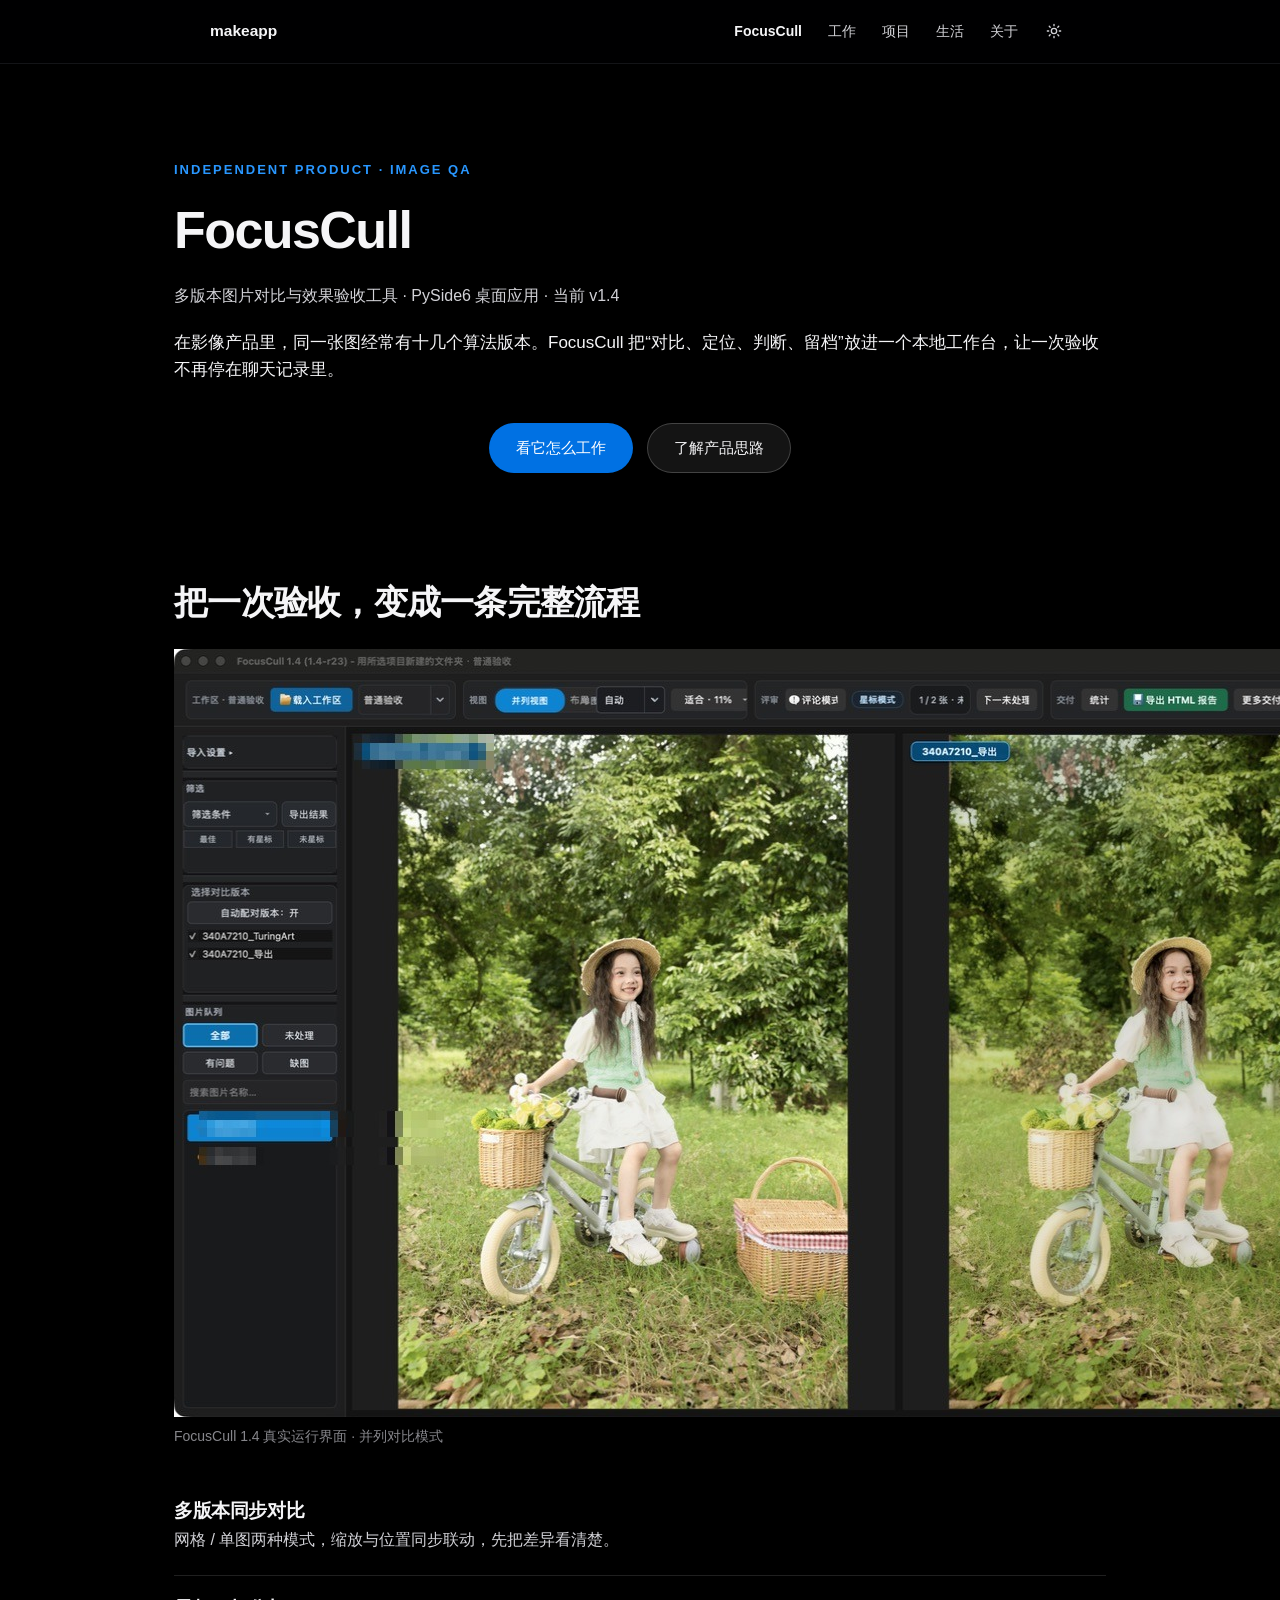
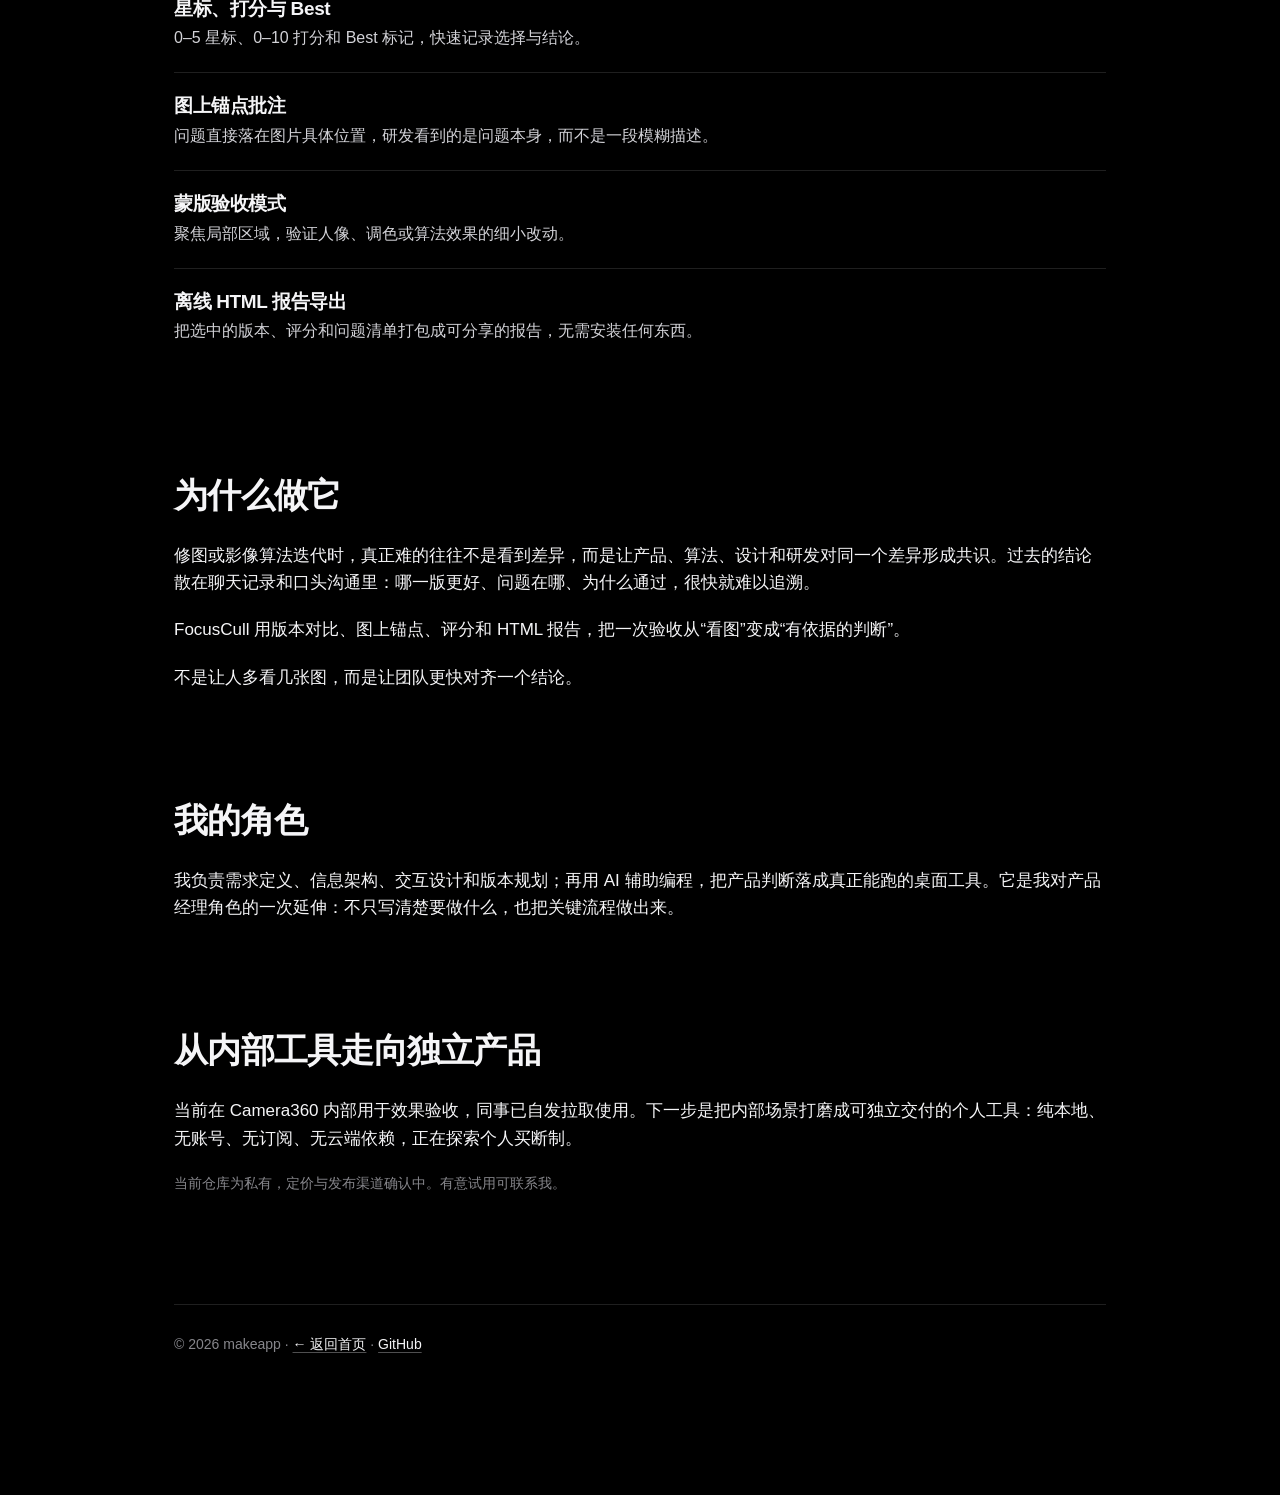
==== focuscull/index.html @ 904ab768 "v7 Apple 质感正式版：全宽 FocusCull 卡 + 动效层 + 孤字修复" ====
<!DOCTYPE html>
<html lang="zh-CN">
<head>
  <meta charset="UTF-8">
  <meta name="viewport" content="width=device-width, initial-scale=1.0">
  <meta name="description" content="FocusCull —— 面向影像效果验收的多版本图片对比工具，把对比、定位、判断与报告放进一个本地工作台。">
  <title>FocusCull · 把一次验收变成一条完整流程</title>
  <link rel="stylesheet" href="../site.css">
  <script src="../nav.js" defer></script>
</head>
<body>
  <main class="site">

    <section id="hero">
      <p class="kicker">INDEPENDENT PRODUCT · IMAGE QA</p>
      <h1>FocusCull</h1>
      <p class="meta">多版本图片对比与效果验收工具 · PySide6 桌面应用 · 当前 v1.4</p>
      <p class="intro">在影像产品里，同一张图经常有十几个算法版本。FocusCull 把“对比、定位、判断、留档”放进一个本地工作台，让一次验收不再停在聊天记录里。</p>

      <div class="contact-row">
        <a class="contact-btn contact-btn--dark" href="#features">看它怎么工作</a>
        <a class="contact-btn contact-btn--light" href="#story">了解产品思路</a>
      </div>
    </section>

    <section id="features">
      <h2>把一次验收，变成一条完整流程</h2>
      <img src="../focuscull/focuscull-real.jpg" alt="FocusCull 1.4 真实运行界面：左侧图片队列、中间并列版本对比、顶部评审与报告工具栏" class="shot">
      <p class="small" style="margin-bottom:30px;">FocusCull 1.4 真实运行界面 · 并列对比模式</p>
      <div class="rowitem">
        <h3>多版本同步对比</h3>
        <p>网格 / 单图两种模式，缩放与位置同步联动，先把差异看清楚。</p>
      </div>
      <div class="rowitem">
        <h3>星标、打分与 Best</h3>
        <p>0–5 星标、0–10 打分和 Best 标记，快速记录选择与结论。</p>
      </div>
      <div class="rowitem">
        <h3>图上锚点批注</h3>
        <p>问题直接落在图片具体位置，研发看到的是问题本身，而不是一段模糊描述。</p>
      </div>
      <div class="rowitem">
        <h3>蒙版验收模式</h3>
        <p>聚焦局部区域，验证人像、调色或算法效果的细小改动。</p>
      </div>
      <div class="rowitem">
        <h3>离线 HTML 报告导出</h3>
        <p>把选中的版本、评分和问题清单打包成可分享的报告，无需安装任何东西。</p>
      </div>
    </section>

    <section id="story">
      <h2>为什么做它</h2>
      <p>修图或影像算法迭代时，真正难的往往不是看到差异，而是让产品、算法、设计和研发对同一个差异形成共识。过去的结论散在聊天记录和口头沟通里：哪一版更好、问题在哪、为什么通过，很快就难以追溯。</p>
      <p>FocusCull 用版本对比、图上锚点、评分和 HTML 报告，把一次验收从“看图”变成“有依据的判断”。</p>
      <p class="quote">不是让人多看几张图，而是让团队更快对齐一个结论。</p>
      <h2>我的角色</h2>
      <p>我负责需求定义、信息架构、交互设计和版本规划；再用 AI 辅助编程，把产品判断落成真正能跑的桌面工具。它是我对产品经理角色的一次延伸：不只写清楚要做什么，也把关键流程做出来。</p>
      <h2>从内部工具走向独立产品</h2>
      <p>当前在 Camera360 内部用于效果验收，同事已自发拉取使用。下一步是把内部场景打磨成可独立交付的个人工具：纯本地、无账号、无订阅、无云端依赖，正在探索个人买断制。</p>
      <p class="small">当前仓库为私有，定价与发布渠道确认中。有意试用可联系我。</p>
    </section>

    <footer class="site-footer">
      <p class="small">© <span id="year">2026</span> makeapp · <a href="../">← 返回首页</a> · <a href="https://github.com/makeaplo" target="_blank" rel="noreferrer">GitHub</a></p>
    </footer>

  </main>
  <script>document.getElementById('year').textContent = new Date().getFullYear();</script>
</body>
</html>
---- site.css ----
/* 个人网站 v7 · Apple 质感（深黑画布 #000 + 蓝→紫→粉多彩渐变）
 * 风格参考：apple.com.cn 产品页 —— 超大排版 / 渐变标题 / 玻璃卡片 / 大圆角 / 沉浸光晕
 * 改风格 = 只改 :root 变量 + 少量圆角/字号
 */
:root {
  --bg: #000000;
  --bg-soft: #08080a;
  --text: #f5f5f7;
  --muted: #d2d2d7;
  --light: #86868b;
  --fill: rgba(255, 255, 255, .055);
  --fill-strong: rgba(255, 255, 255, .09);
  --link: var(--text);
  --link-underline: rgba(245, 245, 247, .32);
  --link-underline-hover: var(--text);
  --code-bg: #0c0c0e;
  --invert-bg: #0071e3;            /* Apple 蓝按钮 */
  --invert-text: #ffffff;
  --accent: #2997ff;               /* Apple 链接蓝 */
  --accent-2: #bf5af2;             /* 紫 */
  --accent-3: #ff6482;             /* 粉 */
  --hairline: rgba(255, 255, 255, .12);
  --max: 980px;                    /* Apple 容器更宽，排版更舒展 */
  --sans: "SF Pro Display", "Inter", ui-sans-serif, -apple-system, BlinkMacSystemFont, "PingFang SC", "Microsoft YaHei", sans-serif;
  color-scheme: dark;
}
:root[data-theme="light"] {
  --bg: #ffffff;
  --bg-soft: #fafafa;
  --text: #1d1d1f;
  --muted: #424245;
  --light: #86868b;
  --fill: rgba(0, 0, 0, .045);
  --fill-strong: rgba(0, 0, 0, .08);
  --link: var(--text);
  --link-underline: rgba(29, 29, 31, .3);
  --link-underline-hover: var(--text);
  --code-bg: #f5f5f7;
  --invert-bg: #0071e3;
  --invert-text: #ffffff;
  --accent: #0066cc;
  --accent-2: #af52de;
  --accent-3: #ff375f;
  --hairline: rgba(0, 0, 0, .12);
  color-scheme: light;
}
* { box-sizing: border-box; }
html { scroll-behavior: smooth; scroll-padding-top: 88px; }
body {
  margin: 0; color: var(--text); background: var(--bg);
  font-family: var(--sans); font-size: 17px; line-height: 1.6;
  -webkit-font-smoothing: antialiased; text-rendering: optimizeLegibility;
  transition: background-color 180ms ease, color 180ms ease;
}
.site { max-width: var(--max); margin: 0 auto; padding: 96px 24px 120px; }

/* ---- Hero：Apple 式超大标题 + 渐变 + 沉浸光晕 ---- */
.hero {
  position: relative;
  padding: 96px 0 52px;
  text-align: center;              /* Apple 居中排版 */
  perspective: 900px;              /* 3D 视差景深（h1 tilt 前提） */
  /* 滚动淡出由 effects.js 直接写 inline opacity/transform */
}
.hero::before {
  content: ""; position: absolute; inset: -60px -80px 0;
  background:
    radial-gradient(700px 340px at 22% 10%, rgba(41,151,255,.22), transparent 65%),
    radial-gradient(620px 300px at 78% 22%, rgba(191,90,242,.18), transparent 60%),
    radial-gradient(500px 260px at 50% 45%, rgba(255,100,130,.10), transparent 60%);
  animation: heroGlow 9s ease-in-out infinite alternate;  /* 光晕呼吸 */
  pointer-events: none;
  z-index: -1;
}
@keyframes heroGlow {
  0%   { opacity: .85; transform: scale(1); }
  100% { opacity: 1.15; transform: scale(1.06); }
}
.hero::after {
  content: ""; position: absolute; left: 50%; top: -40px;
  transform: translateX(-50%);
  width: 420px; height: 240px;
  background: radial-gradient(closest-side, rgba(41,151,255,.14), transparent);
  filter: blur(30px);
  animation: heroPulse 5s ease-in-out infinite alternate;
  pointer-events: none; z-index: -2;
}
@keyframes heroPulse {
  0%   { opacity: .7; }
  100% { opacity: 1.2; }
}
.hero-grid {
  position: absolute; inset: 0; z-index: -3; pointer-events: none;
  background-image:
    linear-gradient(rgba(245,245,247,.04) 1px, transparent 1px),
    linear-gradient(90deg, rgba(245,245,247,.04) 1px, transparent 1px);
  background-size: 72px 72px;
  mask-image: radial-gradient(800px 400px at 50% 20%, #000 30%, transparent 75%);
  -webkit-mask-image: radial-gradient(800px 400px at 50% 20%, #000 30%, transparent 75%);
}
.hero h1 {
  font-size: clamp(44px, 7.5vw, 88px);
  line-height: 1.03;
  letter-spacing: -0.03em;
  font-weight: 700;
  margin-bottom: 26px;
  transform-style: preserve-3d;
  will-change: transform;
}
.hero h1 .accent {
  background: linear-gradient(105deg, #2997ff 0%, #bf5af2 30%, #ff6482 50%, #bf5af2 70%, #2997ff 100%);
  background-size: 220% auto;
  -webkit-background-clip: text; background-clip: text;
  -webkit-text-fill-color: transparent; color: transparent;
  animation: gradientFlow 7s ease-in-out infinite;   /* 渐变流光 */
}
@keyframes gradientFlow {
  0%   { background-position: 0% center; }
  50%  { background-position: 100% center; }
  100% { background-position: 0% center; }
}
/* 3D 视差（由 effects.js 写 --rx/--ry 变量） */
.hero h1[data-tilt] {
  transform: rotateX(var(--rx, 0deg)) rotateY(var(--ry, 0deg));
  transition: transform 120ms linear;
}
.hero .meta {
  font-size: 16px; letter-spacing: 0.02em; color: var(--light);
  margin-bottom: 30px;
}
.hero .intro {
  font-size: 21px; max-width: 660px; margin: 0 auto;
  color: var(--muted); line-height: 1.65;
}
.hero .intro strong { color: var(--text); }
@media (prefers-reduced-motion: reduce) {
  .hero h1[data-tilt] { transform: none !important; }
  .hero h1 .accent { animation: none; background: linear-gradient(105deg, #2997ff, #bf5af2); }
  .hero::before, .hero::after { animation: none; }
}

/* ---- 数据条：大数字 + 渐变 ---- */
.statbar {
  display: grid; grid-template-columns: repeat(4, 1fr); gap: 14px;
  margin: 56px 0 12px;
}
.stat {
  background: var(--fill);
  border: 1px solid var(--hairline);
  border-radius: 20px;              /* Apple 大圆角 */
  padding: 28px 24px;
  text-align: center;
  transition: transform 200ms ease, background-color 200ms ease, border-color 200ms ease;
}
.stat:hover { transform: translateY(-3px); background: var(--fill-strong); border-color: rgba(41,151,255,.3); }
.stat b {
  display: block; font-size: 40px; font-weight: 700; letter-spacing: -0.03em; line-height: 1.05;
  background: linear-gradient(105deg, #2997ff 0%, #bf5af2 60%, #ff6482 100%);
  -webkit-background-clip: text; background-clip: text;
  -webkit-text-fill-color: transparent; color: transparent;
}
.stat span { font-size: 13px; color: var(--light); }
@media (max-width: 640px) { .statbar { grid-template-columns: repeat(2, 1fr); } .stat b { font-size: 30px; } }

/* ---- Bento 网格：Apple 大圆角卡片墙 ---- */
.bento {
  display: grid; grid-template-columns: repeat(6, 1fr); gap: 18px;
  margin: 12px 0 10px;
}
.bento .card { margin: 0; }
.bento .card--wide { grid-column: span 6; }
.bento .card--tall { grid-row: span 2; }
.bento .card--half { grid-column: span 3; }
.bento .card--third { grid-column: span 2; }
@media (max-width: 860px) {
  .bento { grid-template-columns: repeat(2, 1fr); }
  .bento .card--wide, .bento .card--half, .bento .card--third { grid-column: span 2; }
}
@media (max-width: 560px) { .bento { grid-template-columns: 1fr; } }
.card {
  position: relative; display: flex; flex-direction: column; gap: 10px;
  padding: 30px 28px; border-radius: 24px; text-decoration: none;
  color: var(--text);
  background: var(--fill);
  border: 1px solid var(--hairline);
  backdrop-filter: blur(20px);      /* 玻璃拟态 */
  -webkit-backdrop-filter: blur(20px);
  transform-style: preserve-3d;     /* 3D 倾斜 */
  transition: transform 240ms cubic-bezier(.2,.7,.3,1.2), background-color 200ms ease, border-color 200ms ease, box-shadow 240ms ease;
}
/* 追光：鼠标位置的光晕（JS 写 --mx/--my） */
.card::before {
  content: ""; position: absolute; inset: 0; border-radius: inherit;
  background: radial-gradient(420px circle at var(--mx, 50%) var(--my, 50%), rgba(41,151,255,.14), transparent 55%);
  opacity: 0; transition: opacity 300ms ease; pointer-events: none; z-index: 0;
}
.card:hover::before { opacity: 1; }
.card > * { position: relative; z-index: 1; }   /* 内容浮在追光之上 */
.card:hover {
  background: var(--fill-strong);
  transform: translateY(-4px) rotateX(var(--rx, 0deg)) rotateY(var(--ry, 0deg));
  border-color: rgba(41,151,255,.35);
  box-shadow: 0 18px 50px rgba(0,0,0,.45), 0 0 0 1px rgba(41,151,255,.08), 0 0 40px rgba(41,151,255,.10);
  color: var(--text);
}
.card .no {
  font-size: 12px; letter-spacing: 1.8px; font-weight: 600; text-transform: uppercase;
  background: linear-gradient(105deg, #2997ff, #bf5af2);
  -webkit-background-clip: text; background-clip: text;
  -webkit-text-fill-color: transparent; color: transparent;
}
.card .t { font-size: 22px; font-weight: 700; letter-spacing: -0.015em; }
.card .d { font-size: 15px; color: var(--muted); line-height: 1.65; margin: 0; }
.card .aud { font-size: 12.5px; color: var(--light); margin-top: 6px; }
.card .go {
  display: inline-flex; align-items: center; gap: 4px; font-size: 14px; font-weight: 500;
  color: var(--accent); text-decoration: none; margin-top: auto; padding-top: 10px;
  transition: gap 140ms ease;
}
.card:hover .go { gap: 8px; }
.card .go a { color: var(--accent); text-decoration: none; }
.card .go a:hover { text-decoration: underline; text-underline-offset: 3px; }
/* 卡片内的迷你示意图（FocusCull 大卡） */
.card-media {
  margin: 12px -6px 2px; border-radius: 16px; overflow: hidden;
  border: 1px solid var(--hairline);
}
.card-media img { display: block; width: 100%; height: auto; }

/* 行式列表 */
.rowitem { padding: 22px 0; border-bottom: 1px solid var(--hairline); }
.rowitem:last-child { border-bottom: none; }
.rowitem h3 { margin: 0 0 6px; display: flex; align-items: center; gap: 8px; }
.rowitem p { margin: 0; color: var(--muted); font-size: 16px; }

/* ---- 排版基线 ---- */
h1, h2, h3, h4 { margin: 0; line-height: 1.12; font-weight: 700; letter-spacing: -0.02em; }
h1 { margin-bottom: 24px; font-size: 52px; letter-spacing: -0.03em; }
h2 {
  margin-top: 110px; margin-bottom: 28px;
  font-size: 34px; letter-spacing: -0.022em;
}
/* h2 内的 badge（如 PATH）用 flex 保证不孤立换行 */
h2 .cl-badge {
  white-space: nowrap; flex-shrink: 0; display: inline-block;
}
h2 {
  display: flex; align-items: center; flex-wrap: wrap; gap: 10px 14px;
}
h3 { margin-top: 32px; margin-bottom: 10px; font-size: 19px; }
p { margin: 0 0 20px; }
/* 中文排版兜底：避免行首悬挂标点、避免单词/数字被拆断 */
p, .d, .cl-notes li, .meta, .intro, .cl-summary-note {
  text-wrap: pretty;               /* 防最后一行孤字 */
  overflow-wrap: break-word;
}
p, .d, .cl-notes li, .meta, .intro, .cl-summary-note::first-letter {
  hanging-punctuation: first;      /* 标点悬挂（支持则启用，不支持无害） */
}
ul, ol { margin: 0 0 22px 1.4em; padding: 0; }
li { margin: 8px 0; padding-left: 2px; }
a {
  color: var(--link); text-decoration-line: underline; text-decoration-thickness: 1px;
  text-underline-offset: 3px; text-decoration-color: var(--link-underline);
  transition: text-decoration-color 140ms ease;
}
a:hover { text-decoration-color: var(--link-underline-hover); }
.meta { color: var(--muted); font-size: 16px; }
.small { color: var(--light); font-size: 14px; }
.kicker {
  color: var(--accent); font-size: 13px; font-weight: 600;
  letter-spacing: 2px; margin: 0 0 20px; text-transform: uppercase;
}

/* ---- 联系按钮：Apple 胶囊按钮 ---- */
.contact-row { display: flex; gap: 14px; flex-wrap: wrap; align-items: center; justify-content: center; margin: 40px 0 12px; }
.contact-btn {
  display: inline-flex; align-items: center; gap: 8px; padding: 12px 26px;
  border: 1px solid transparent; border-radius: 980px;   /* 胶囊 */
  font-size: 15px; font-weight: 500; text-decoration: none; cursor: pointer;
  transition: transform 160ms ease, background-color 160ms ease, border-color 160ms ease, box-shadow 160ms ease;
}
.contact-btn:hover { transform: translateY(-1px); }
.contact-btn--dark {
  background: #0071e3; color: #fff;
}
.contact-btn--dark:hover { background: #0077ed; box-shadow: 0 4px 20px rgba(0,113,227,.4); }
.contact-btn--light {
  background: rgba(255,255,255,.08); color: var(--text); border-color: rgba(255,255,255,.2);
}
.contact-btn--light:hover { background: rgba(255,255,255,.14); }

/* 卡片：深色面板 + hairline 边框 */
.cards { display: grid; grid-template-columns: 1fr 1fr; gap: 18px; margin: 8px 0 10px; }
@media (max-width: 620px) { .cards { grid-template-columns: 1fr; } }
.card {
  display: flex; flex-direction: column; gap: 6px; padding: 30px 28px;
  border-radius: 24px; text-decoration: none;
  color: var(--text); background: var(--fill);
  border: 1px solid var(--hairline);
  transform-style: preserve-3d;
  transition: transform 240ms cubic-bezier(.2,.7,.3,1.2), background-color 200ms ease, border-color 200ms ease;
}
.card::before {
  content: ""; position: absolute; inset: 0; border-radius: inherit;
  background: radial-gradient(420px circle at var(--mx, 50%) var(--my, 50%), rgba(41,151,255,.14), transparent 55%);
  opacity: 0; transition: opacity 300ms ease; pointer-events: none; z-index: 0;
}
.card:hover::before { opacity: 1; }
.card > * { position: relative; z-index: 1; }
.card:hover {
  background: var(--fill-strong); transform: translateY(-4px) rotateX(var(--rx, 0deg)) rotateY(var(--ry, 0deg)); color: var(--text);
  border-color: rgba(41,151,255,.3);
}
.cards--lines { display: block; }
.cards--lines .card {
  border-radius: 0; background: transparent; border: none;
  border-bottom: 1px solid var(--hairline); padding: 22px 0;
}
.cards--lines .card:hover { background: transparent; transform: none; border-bottom-color: var(--hairline); }
.cards--lines .card:last-child { border-bottom: none; }
.cards--lines .card .t { display: block; margin-top: 2px; }
.cards--lines .card .d { margin-top: 6px; }
.card .no { font-size: 12px; letter-spacing: 1.8px; color: var(--accent); font-weight: 600; text-transform: uppercase; }
.card .t { font-size: 22px; font-weight: 700; letter-spacing: -0.015em; }
.card .d { font-size: 15px; color: var(--muted); line-height: 1.65; margin: 0; }
.card .aud { font-size: 12.5px; color: var(--light); margin-top: 6px; }
.card .go {
  display: inline-flex; align-items: center; gap: 4px; font-size: 14px; font-weight: 500;
  color: var(--accent); text-decoration: none; margin-top: auto; padding-top: 10px;
  transition: gap 140ms ease;
}
.card:hover .go { gap: 8px; }

/* ---- Changelog 版工作经历（版本线）---- */
.cl-badge {
  font-size: 11px; letter-spacing: 1.5px; color: var(--accent);
  border: 1px solid rgba(41,151,255,.35); border-radius: 980px;
  padding: 3px 12px; margin-left: 12px; vertical-align: 5px; font-weight: 600;
}
.cl-wrap { display: flex; flex-direction: column; gap: 20px; }
.cl-now {
  display: flex; gap: 16px; align-items: flex-start;
  padding: 26px 28px; border-radius: 24px;
  background: linear-gradient(120deg, rgba(41,151,255,.13), rgba(191,90,242,.10) 55%, transparent 90%);
  border: 1px solid rgba(41,151,255,.28);
}
.cl-dot {
  width: 12px; height: 12px; border-radius: 50%; margin-top: 8px; flex-shrink: 0;
  background: linear-gradient(105deg, #2997ff, #bf5af2);
  box-shadow: 0 0 14px 3px rgba(41,151,255,.55);
  animation: blink 1.4s ease-in-out infinite;
}
.cl-now-text { margin: 6px 0 0; font-size: 16px; color: var(--text); line-height: 1.7; }
.cl-list { display: flex; flex-direction: column; }
.cl-item {
  padding: 26px 6px 26px 24px; border-left: 1px solid var(--hairline);
  position: relative;
}
.cl-item::before {
  content: ""; position: absolute; left: -5.5px; top: 32px;
  width: 10px; height: 10px; border-radius: 50%; background: var(--bg);
  border: 2px solid var(--accent);
  transition: box-shadow 200ms ease;
}
.cl-item:hover::before { box-shadow: 0 0 10px 2px rgba(41,151,255,.5); }
.cl-item:hover { background: rgba(255,255,255,.03); border-radius: 0 18px 18px 0; }
.cl-summary { cursor: pointer; list-style: none; outline: none; }
.cl-summary::-webkit-details-marker { display: none; }
.cl-summary:focus-visible { outline: 2px solid var(--accent); outline-offset: 6px; border-radius: 6px; }
.cl-toggle { margin-left: auto; color: var(--light); font-size: 12px; }
.cl-toggle::after { content: "展开"; }
.cl-group[open] .cl-toggle { color: var(--accent); }
.cl-group[open] .cl-toggle::after { content: "收起"; }
.cl-summary .cl-title { display: block; }
.cl-summary-note { margin: 8px 0 0; max-width: 720px; color: var(--muted); font-size: 15px; line-height: 1.7; }
.cl-group-body { margin-top: 18px; padding: 4px 0 0 14px; border-top: 1px solid var(--hairline); }
.cl-subitem { padding: 16px 0; border-bottom: 1px solid var(--hairline); }
.cl-subitem:last-child { border-bottom: none; }
.cl-subhead { display: flex; align-items: center; gap: 10px; flex-wrap: wrap; }
.cl-subtitle { margin: 5px 0 3px; font-size: 16px; font-weight: 600; }
.cl-subitem p { margin: 0; color: var(--muted); font-size: 15px; line-height: 1.7; }
.cl-head { display: flex; align-items: center; gap: 14px; flex-wrap: wrap; }
.cl-ver {
  font-family: "SF Mono", ui-monospace, Menlo, monospace; font-size: 15px; font-weight: 700;
  background: linear-gradient(105deg, #2997ff, #bf5af2);
  -webkit-background-clip: text; background-clip: text;
  -webkit-text-fill-color: transparent; color: transparent;
}
.cl-date { font-size: 13px; color: var(--light); }
.cl-tag {
  font-size: 11px; letter-spacing: 1px; padding: 3px 10px; border-radius: 980px;
  background: var(--fill-strong); border: 1px solid var(--hairline); color: var(--muted);
}
.cl-tag--accent {
  color: var(--accent); border-color: rgba(41,151,255,.4); background: rgba(41,151,255,.1);
}
.cl-title { font-size: 18px; font-weight: 600; margin: 8px 0 6px; }
.cl-notes { margin: 0; padding-left: 20px; }
.cl-notes li { font-size: 15px; color: var(--muted); line-height: 1.7; margin: 6px 0; }
.cl-notes strong { color: var(--text); }

/* changelog 内链接 */
.cl-link { color: var(--accent); text-decoration: none; }
.cl-link:hover { text-decoration: underline; }

/* ---- 页脚 ---- */
.site-footer {
  margin-top: 110px; padding-top: 28px;
  border-top: 1px solid var(--hairline);
  color: var(--light);
}

/* ---- 滚动渐入（effects.js 加 .reveal 类）---- */
.reveal {
  opacity: 0;
  transform: translateY(26px);
  transition: opacity 700ms cubic-bezier(.22,.7,.3,1), transform 700ms cubic-bezier(.22,.7,.3,1);
}
.reveal.in { opacity: 1; transform: none; }
@media (prefers-reduced-motion: reduce) {
  .reveal { opacity: 1; transform: none; transition: none; }
}

/* ---- 顶部滚动进度条（effects.js 注入）---- */
.scroll-progress {
  position: fixed; top: 0; left: 0; height: 3px; width: 0;
  background: linear-gradient(90deg, #2997ff, #bf5af2, #ff6482);
  z-index: 9999;
  pointer-events: none;
  box-shadow: 0 0 12px rgba(41,151,255,.5);
}

/* ---- 版本线节点呼吸光晕 ---- */
.cl-item::before {
  content: ""; position: absolute; left: -5.5px; top: 32px;
  width: 10px; height: 10px; border-radius: 50%; background: var(--bg);
  border: 2px solid var(--accent);
  transition: box-shadow 200ms ease;
  animation: nodePulse 3s ease-in-out infinite;
}
@keyframes nodePulse {
  0%, 100% { box-shadow: 0 0 4px 0 rgba(41,151,255,.3); }
  50%      { box-shadow: 0 0 14px 3px rgba(41,151,255,.55); }
}
.cl-item:hover::before { box-shadow: 0 0 18px 5px rgba(41,151,255,.7); }
@media (prefers-reduced-motion: reduce) {
  .cl-item::before { animation: none; }
}

/* 终端光标（effects.js 注入） */
.terminal-line {
  font-family: "SF Mono", ui-monospace, Menlo, monospace;
  font-size: 14px; color: var(--light); margin-top: 8px;
}
.cursor-blink {
  display: inline-block; width: 8px; height: 16px; margin-left: 2px;
  background: var(--accent); vertical-align: -2px;
  animation: blink 1s steps(1) infinite;
}
@keyframes blink { 50% { opacity: 0; } }
@media (prefers-reduced-motion: reduce) { .cursor-blink { animation: none; } }
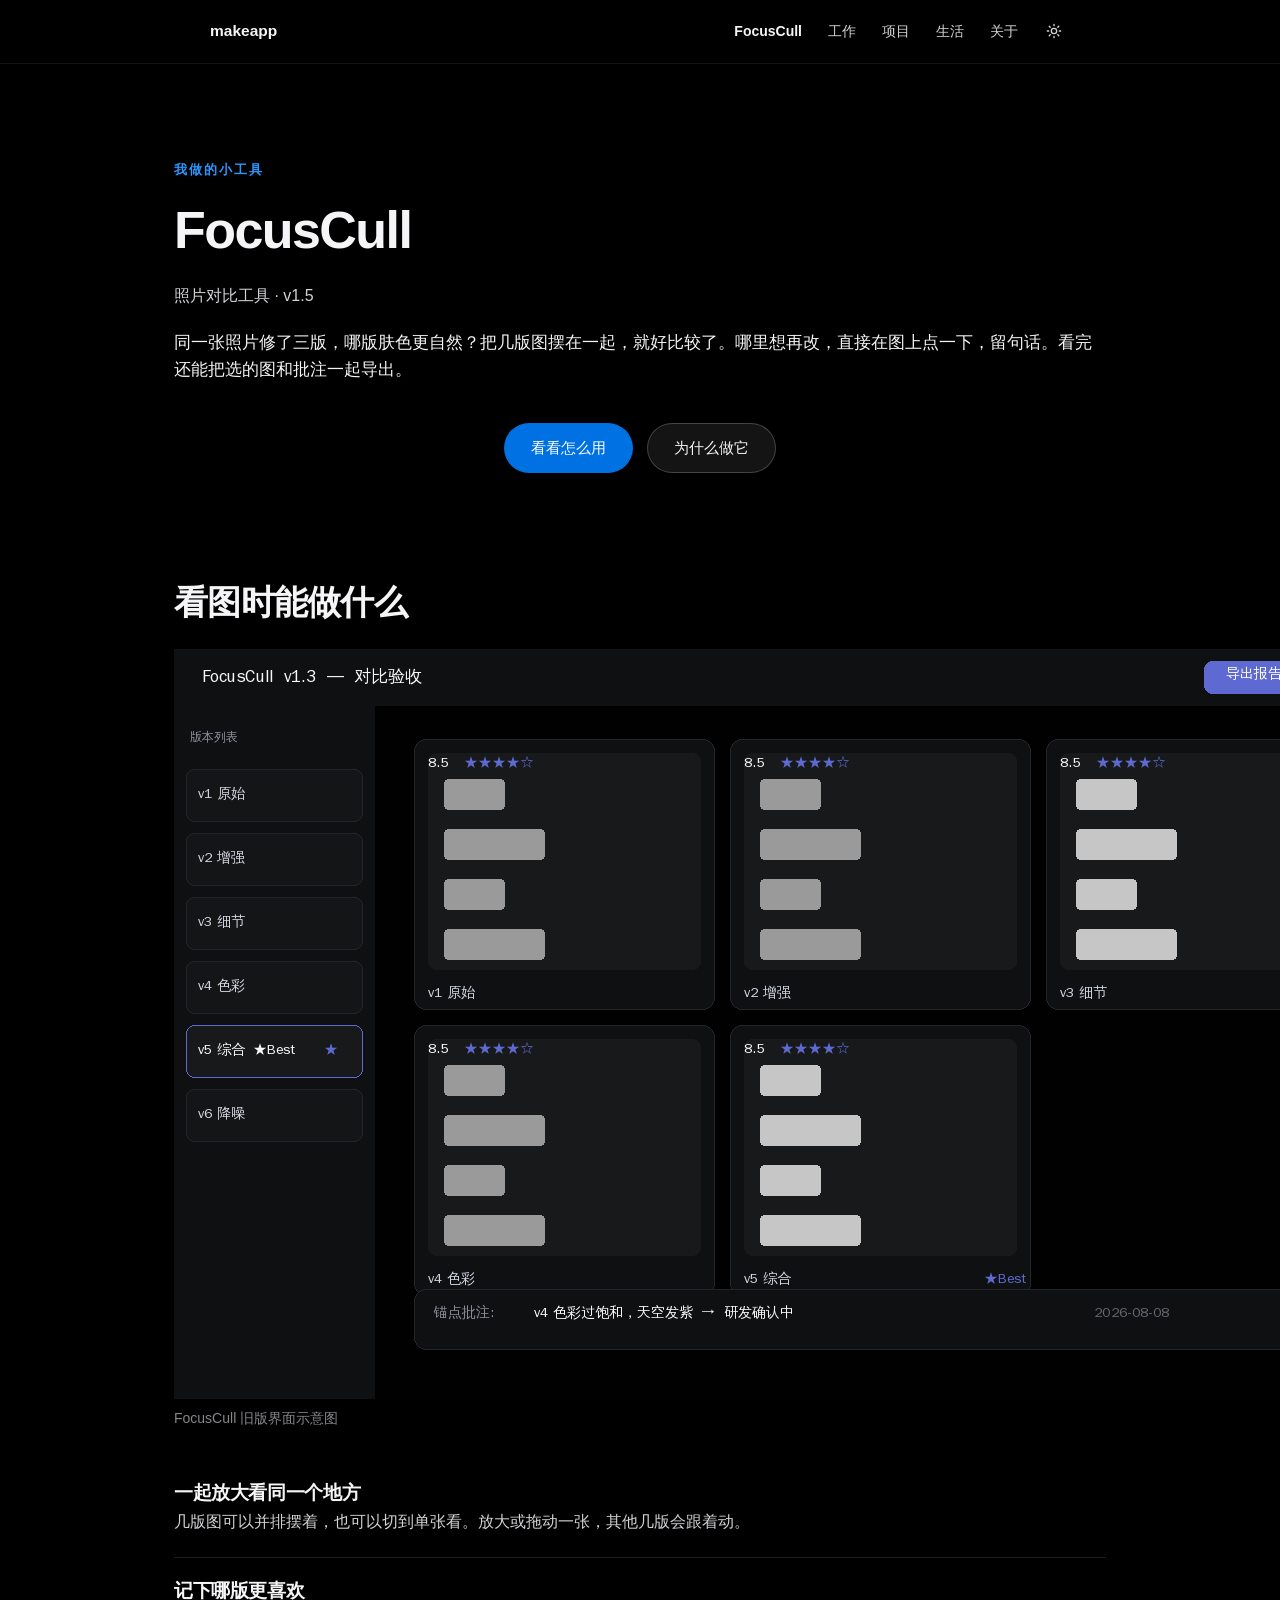
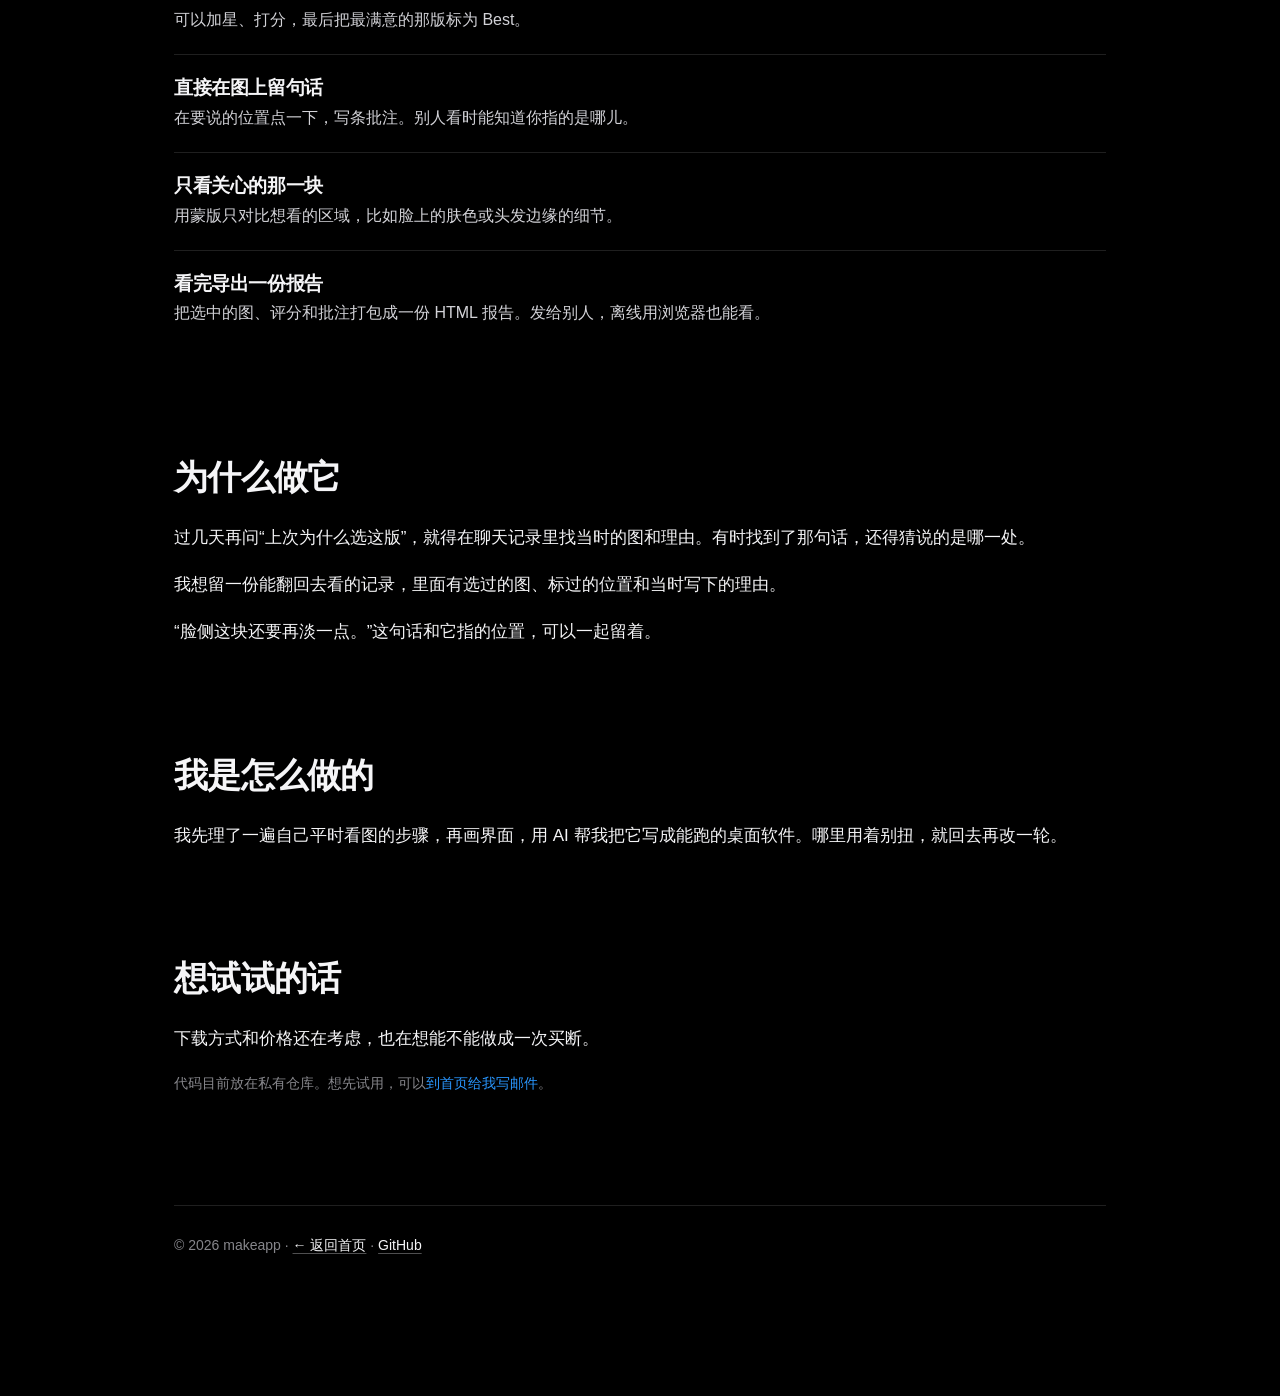
==== commit 4b9bf088: "Update personal homepage and FocusCull 1.5" ====
--- a/focuscull/index.html
+++ b/focuscull/index.html
@@ -3,8 +3,8 @@
 <head>
   <meta charset="UTF-8">
   <meta name="viewport" content="width=device-width, initial-scale=1.0">
-  <meta name="description" content="FocusCull —— 面向影像效果验收的多版本图片对比工具，把对比、定位、判断与报告放进一个本地工作台。">
-  <title>FocusCull · 把一次验收变成一条完整流程</title>
+  <meta name="description" content="FocusCull 可以把同一张照片的几个版本放在一起看，在图上留批注，再把图片和批注一起导出。">
+  <title>FocusCull · 把几版照片放在一起看</title>
   <link rel="stylesheet" href="../site.css">
   <script src="../nav.js" defer></script>
 </head>
@@ -12,53 +12,53 @@
   <main class="site">
 
     <section id="hero">
-      <p class="kicker">INDEPENDENT PRODUCT · IMAGE QA</p>
+      <p class="kicker">我做的小工具</p>
       <h1>FocusCull</h1>
-      <p class="meta">多版本图片对比与效果验收工具 · PySide6 桌面应用 · 当前 v1.4</p>
-      <p class="intro">在影像产品里，同一张图经常有十几个算法版本。FocusCull 把“对比、定位、判断、留档”放进一个本地工作台，让一次验收不再停在聊天记录里。</p>
+      <p class="meta">照片对比工具 · v1.5</p>
+      <p class="intro">同一张照片修了三版，哪版肤色更自然？把几版图摆在一起，就好比较了。哪里想再改，直接在图上点一下，留句话。看完还能把选的图和批注一起导出。</p>
 
       <div class="contact-row">
-        <a class="contact-btn contact-btn--dark" href="#features">看它怎么工作</a>
-        <a class="contact-btn contact-btn--light" href="#story">了解产品思路</a>
+        <a class="contact-btn contact-btn--dark" href="#features">看看怎么用</a>
+        <a class="contact-btn contact-btn--light" href="#story">为什么做它</a>
       </div>
     </section>
 
     <section id="features">
-      <h2>把一次验收，变成一条完整流程</h2>
-      <img src="../focuscull/focuscull-real.jpg" alt="FocusCull 1.4 真实运行界面：左侧图片队列、中间并列版本对比、顶部评审与报告工具栏" class="shot">
-      <p class="small" style="margin-bottom:30px;">FocusCull 1.4 真实运行界面 · 并列对比模式</p>
+      <h2>看图时能做什么</h2>
+      <img src="../focuscull/focuscull-preview.png" alt="FocusCull 旧版界面示意图" class="shot">
+      <p class="small" style="margin-bottom:30px;">FocusCull 旧版界面示意图</p>
       <div class="rowitem">
-        <h3>多版本同步对比</h3>
-        <p>网格 / 单图两种模式，缩放与位置同步联动，先把差异看清楚。</p>
+        <h3>一起放大看同一个地方</h3>
+        <p>几版图可以并排摆着，也可以切到单张看。放大或拖动一张，其他几版会跟着动。</p>
       </div>
       <div class="rowitem">
-        <h3>星标、打分与 Best</h3>
-        <p>0–5 星标、0–10 打分和 Best 标记，快速记录选择与结论。</p>
+        <h3>记下哪版更喜欢</h3>
+        <p>可以加星、打分，最后把最满意的那版标为 Best。</p>
       </div>
       <div class="rowitem">
-        <h3>图上锚点批注</h3>
-        <p>问题直接落在图片具体位置，研发看到的是问题本身，而不是一段模糊描述。</p>
+        <h3>直接在图上留句话</h3>
+        <p>在要说的位置点一下，写条批注。别人看时能知道你指的是哪儿。</p>
       </div>
       <div class="rowitem">
-        <h3>蒙版验收模式</h3>
-        <p>聚焦局部区域，验证人像、调色或算法效果的细小改动。</p>
+        <h3>只看关心的那一块</h3>
+        <p>用蒙版只对比想看的区域，比如脸上的肤色或头发边缘的细节。</p>
       </div>
       <div class="rowitem">
-        <h3>离线 HTML 报告导出</h3>
-        <p>把选中的版本、评分和问题清单打包成可分享的报告，无需安装任何东西。</p>
+        <h3>看完导出一份报告</h3>
+        <p>把选中的图、评分和批注打包成一份 HTML 报告。发给别人，离线用浏览器也能看。</p>
       </div>
     </section>
 
     <section id="story">
       <h2>为什么做它</h2>
-      <p>修图或影像算法迭代时，真正难的往往不是看到差异，而是让产品、算法、设计和研发对同一个差异形成共识。过去的结论散在聊天记录和口头沟通里：哪一版更好、问题在哪、为什么通过，很快就难以追溯。</p>
-      <p>FocusCull 用版本对比、图上锚点、评分和 HTML 报告，把一次验收从“看图”变成“有依据的判断”。</p>
-      <p class="quote">不是让人多看几张图，而是让团队更快对齐一个结论。</p>
-      <h2>我的角色</h2>
-      <p>我负责需求定义、信息架构、交互设计和版本规划；再用 AI 辅助编程，把产品判断落成真正能跑的桌面工具。它是我对产品经理角色的一次延伸：不只写清楚要做什么，也把关键流程做出来。</p>
-      <h2>从内部工具走向独立产品</h2>
-      <p>当前在 Camera360 内部用于效果验收，同事已自发拉取使用。下一步是把内部场景打磨成可独立交付的个人工具：纯本地、无账号、无订阅、无云端依赖，正在探索个人买断制。</p>
-      <p class="small">当前仓库为私有，定价与发布渠道确认中。有意试用可联系我。</p>
+      <p>过几天再问“上次为什么选这版”，就得在聊天记录里找当时的图和理由。有时找到了那句话，还得猜说的是哪一处。</p>
+      <p>我想留一份能翻回去看的记录，里面有选过的图、标过的位置和当时写下的理由。</p>
+      <p class="quote">“脸侧这块还要再淡一点。”这句话和它指的位置，可以一起留着。</p>
+      <h2>我是怎么做的</h2>
+      <p>我先理了一遍自己平时看图的步骤，再画界面，用 AI 帮我把它写成能跑的桌面软件。哪里用着别扭，就回去再改一轮。</p>
+      <h2>想试试的话</h2>
+      <p>下载方式和价格还在考虑，也在想能不能做成一次买断。</p>
+      <p class="small">代码目前放在私有仓库。想先试用，可以<a class="cl-link" href="../#hero">到首页给我写邮件</a>。</p>
     </section>
 
     <footer class="site-footer">
